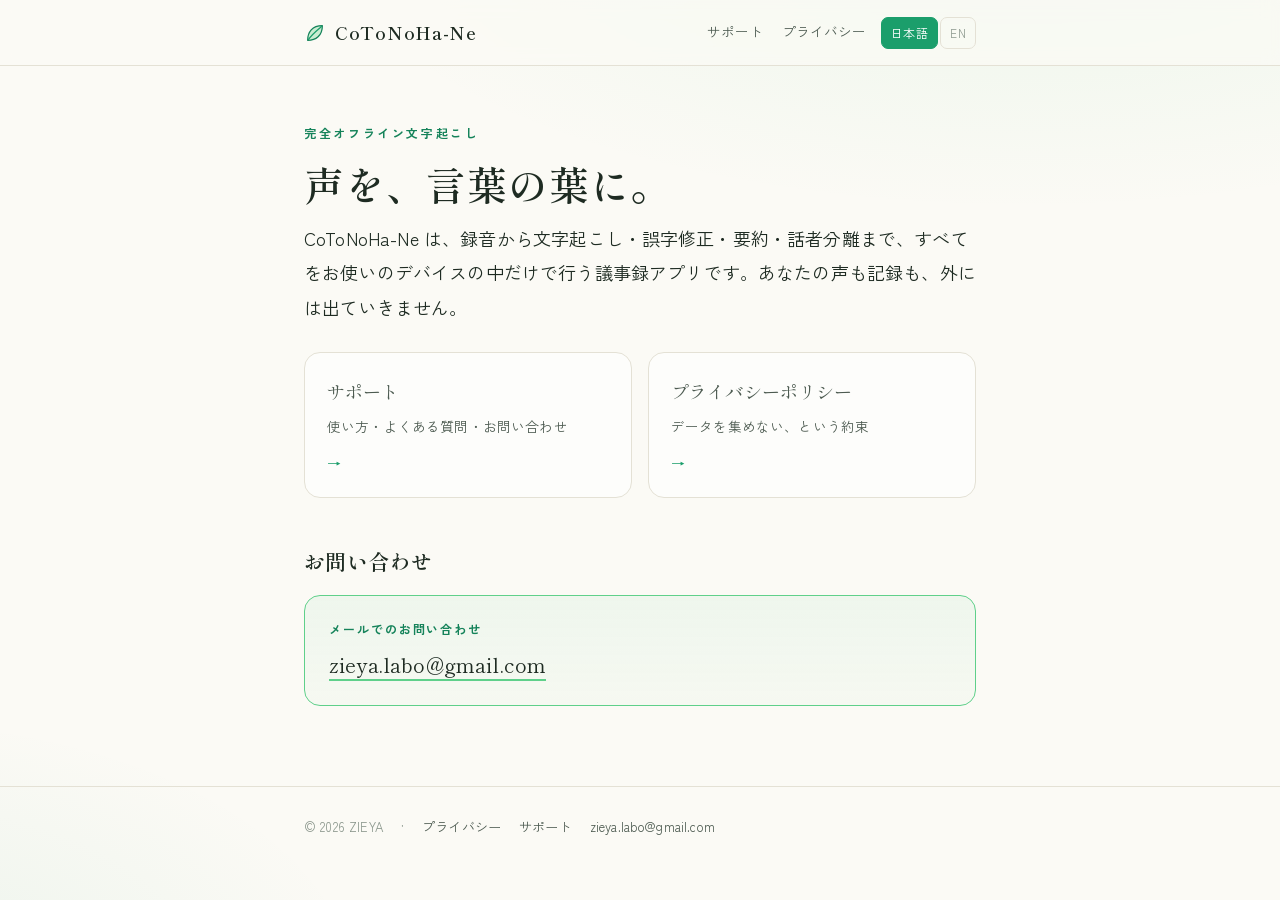
==== index.html @ 5cd6e12e "Add files via upload" ====
<!DOCTYPE html>
<html lang="ja" data-lang="ja">
<head>
<meta charset="UTF-8">
<meta name="viewport" content="width=device-width, initial-scale=1.0">
<title>CoToNoHa-Ne</title>
<meta name="description" content="完全オフラインの文字起こし・議事録アプリ CoToNoHa-Ne の公式サイト。">
<link rel="preconnect" href="https://fonts.googleapis.com">
<link rel="preconnect" href="https://fonts.gstatic.com" crossorigin>
<link href="https://fonts.googleapis.com/css2?family=Shippori+Mincho:wght@500;600;700&family=Zen+Kaku+Gothic+New:wght@400;500;700&display=swap" rel="stylesheet">
<link rel="stylesheet" href="style.css">
</head>
<body>

<header class="site">
  <div class="bar">
    <a class="brand" href="index.html">
      <svg class="leaf" viewBox="0 0 24 24" fill="none" xmlns="http://www.w3.org/2000/svg" aria-hidden="true">
        <path d="M20 4C9 4 4 11 4 20c9 0 16-5 16-16Z" fill="#5FD08A" opacity="0.32"/>
        <path d="M20 4C9 4 4 11 4 20c9 0 16-5 16-16Z" stroke="#15835A" stroke-width="1.4" stroke-linejoin="round"/>
        <path d="M19 5C13 10 8 14 5 19" stroke="#1B9E6B" stroke-width="1.4" stroke-linecap="round"/>
      </svg>
      <span class="nm">CoToNoHa-Ne</span>
    </a>
    <span class="spacer"></span>
    <nav class="links">
      <a href="support.html"><span class="ja">サポート</span><span class="en">Support</span></a>
      <a href="privacy.html"><span class="ja">プライバシー</span><span class="en">Privacy</span></a>
    </nav>
    <div class="lang-toggle">
      <button data-lang-btn="ja" onclick="setLang('ja')">日本語</button>
      <button data-lang-btn="en" onclick="setLang('en')">EN</button>
    </div>
  </div>
</header>

<main>
  <div class="wrap">
    <p class="eyebrow fade d1">
      <span class="ja">完全オフライン文字起こし</span>
      <span class="en">Fully offline transcription</span>
    </p>

    <h1 class="fade d1">
      <span class="ja">声を、言葉の葉に。</span>
      <span class="en">Turn voice into words.</span>
    </h1>

    <p class="lead fade d2">
      <span class="ja">CoToNoHa-Ne は、録音から文字起こし・誤字修正・要約・話者分離まで、すべてをお使いのデバイスの中だけで行う議事録アプリです。あなたの声も記録も、外には出ていきません。</span>
      <span class="en">CoToNoHa-Ne is a meeting-notes app that records, transcribes, corrects, summarizes, and separates speakers — entirely on your own device. Your voice and your notes never leave it.</span>
    </p>

    <div class="tiles fade d3">
      <a class="tile" href="support.html">
        <p class="t"><span class="ja">サポート</span><span class="en">Support</span></p>
        <p class="d"><span class="ja">使い方・よくある質問・お問い合わせ</span><span class="en">How-to, FAQ, and contact</span></p>
        <div class="arrow">→</div>
      </a>
      <a class="tile" href="privacy.html">
        <p class="t"><span class="ja">プライバシーポリシー</span><span class="en">Privacy Policy</span></p>
        <p class="d"><span class="ja">データを集めない、という約束</span><span class="en">Our promise: we collect nothing</span></p>
        <div class="arrow">→</div>
      </a>
    </div>

    <h2 class="ja">お問い合わせ</h2>
    <h2 class="en">Contact</h2>
    <div class="contact">
      <p class="label"><span class="ja">メールでのお問い合わせ</span><span class="en">Email us</span></p>
      <a class="mail" href="mailto:zieya.labo@gmail.com">zieya.labo@gmail.com</a>
    </div>
  </div>
</main>

<footer class="site">
  <div class="wrap">
    <span>© 2026 ZIEYA</span>
    <span>·</span>
    <a href="privacy.html"><span class="ja">プライバシー</span><span class="en">Privacy</span></a>
    <a href="support.html"><span class="ja">サポート</span><span class="en">Support</span></a>
    <a href="mailto:zieya.labo@gmail.com">zieya.labo@gmail.com</a>
  </div>
</footer>

<script src="lang.js"></script>
</body>
</html>
---- style.css ----
/* ============================================================
   CoToNoHa-Ne — site styles
   落ち着いた和の editorial / 緑（葉）テーマ
   ============================================================ */

:root {
  --paper:      #FBFAF5;
  --paper-2:    #F4F2E9;
  --ink:        #1E2B22;
  --ink-soft:   #4C5A50;
  --ink-faint:  #8A968C;
  --green:      #1B9E6B;
  --green-deep: #15835A;
  --green-leaf: #5FD08A;
  --line:       #E4E1D5;
  --maxw:       720px;
}

* { box-sizing: border-box; }

html { -webkit-text-size-adjust: 100%; }

body {
  margin: 0;
  background:
    radial-gradient(1200px 500px at 80% -10%, rgba(95,208,138,.10), transparent 60%),
    radial-gradient(900px 500px at -10% 110%, rgba(27,158,107,.07), transparent 55%),
    var(--paper);
  color: var(--ink);
  font-family: "Zen Kaku Gothic New", -apple-system, BlinkMacSystemFont, "Hiragino Sans", "Noto Sans JP", sans-serif;
  font-size: 16px;
  line-height: 1.85;
  letter-spacing: .01em;
  min-height: 100vh;
  -webkit-font-smoothing: antialiased;
}

/* 言語切り替え */
[data-lang="ja"] .en { display: none; }
[data-lang="en"] .ja { display: none; }

.wrap {
  max-width: var(--maxw);
  margin: 0 auto;
  padding: 0 24px;
}

/* ---------- ヘッダー ---------- */
header.site {
  border-bottom: 1px solid var(--line);
  background: rgba(251,250,245,.72);
  backdrop-filter: saturate(140%) blur(8px);
  position: sticky;
  top: 0;
  z-index: 10;
}
.bar {
  max-width: var(--maxw);
  margin: 0 auto;
  padding: 16px 24px;
  display: flex;
  align-items: center;
  gap: 14px;
}
.brand {
  display: flex;
  align-items: center;
  gap: 9px;
  text-decoration: none;
  color: var(--ink);
  font-weight: 600;
}
.brand .leaf { width: 22px; height: 22px; flex: 0 0 22px; }
.brand .nm {
  font-family: "Shippori Mincho", serif;
  font-size: 18px;
  letter-spacing: .04em;
}
.spacer { flex: 1; }
nav.links { display: flex; gap: 18px; align-items: center; }
nav.links a {
  color: var(--ink-soft);
  text-decoration: none;
  font-size: 13.5px;
  padding-bottom: 2px;
  border-bottom: 1.5px solid transparent;
  transition: color .18s, border-color .18s;
}
nav.links a:hover { color: var(--green-deep); border-color: var(--green-leaf); }
nav.links a.current { color: var(--green-deep); border-color: var(--green); }

.lang-toggle { display: flex; gap: 2px; }
.lang-toggle button {
  font: inherit;
  font-size: 12px;
  letter-spacing: .04em;
  padding: 4px 9px;
  border: 1px solid var(--line);
  background: transparent;
  color: var(--ink-faint);
  cursor: pointer;
  border-radius: 7px;
  transition: all .15s;
}
.lang-toggle button.active {
  background: var(--green);
  border-color: var(--green);
  color: #fff;
}

/* ---------- 本文 ---------- */
main { padding: 56px 0 40px; }

.eyebrow {
  font-size: 12px;
  letter-spacing: .22em;
  text-transform: uppercase;
  color: var(--green-deep);
  font-weight: 600;
  margin: 0 0 14px;
}

h1 {
  font-family: "Shippori Mincho", serif;
  font-weight: 600;
  font-size: clamp(28px, 5vw, 40px);
  line-height: 1.32;
  letter-spacing: .02em;
  margin: 0 0 10px;
}
h2 {
  font-family: "Shippori Mincho", serif;
  font-weight: 600;
  font-size: 21px;
  letter-spacing: .02em;
  margin: 44px 0 12px;
  padding-top: 22px;
  border-top: 1px solid var(--line);
}
h2:first-of-type { border-top: 0; padding-top: 0; }

.updated {
  color: var(--ink-faint);
  font-size: 13px;
  letter-spacing: .03em;
  margin: 0 0 36px;
}

p { margin: 0 0 16px; color: var(--ink-soft); }
strong { color: var(--ink); font-weight: 600; }

ul { margin: 0 0 16px; padding-left: 1.1em; color: var(--ink-soft); }
li { margin-bottom: 7px; }
li::marker { color: var(--green-leaf); }

a.inline { color: var(--green-deep); text-decoration: none; border-bottom: 1px solid var(--green-leaf); }
a.inline:hover { background: rgba(95,208,138,.14); }

/* リード文 */
.lead {
  font-size: 18px;
  line-height: 1.9;
  color: var(--ink);
}

/* FAQ / カード */
.faq { margin: 8px 0 0; }
.qa {
  border: 1px solid var(--line);
  background: rgba(255,255,255,.55);
  border-radius: 14px;
  padding: 18px 20px;
  margin-bottom: 12px;
}
.qa .q {
  font-weight: 600;
  color: var(--ink);
  margin: 0 0 6px;
  display: flex;
  gap: 9px;
}
.qa .q::before {
  content: "Q";
  font-family: "Shippori Mincho", serif;
  color: var(--green);
  font-weight: 700;
}
.qa .a { margin: 0; color: var(--ink-soft); }

/* 連絡先ボックス */
.contact {
  margin-top: 14px;
  border: 1px solid var(--green-leaf);
  background: linear-gradient(180deg, rgba(95,208,138,.08), rgba(95,208,138,.03));
  border-radius: 16px;
  padding: 22px 24px;
}
.contact .label {
  font-size: 12px;
  letter-spacing: .16em;
  text-transform: uppercase;
  color: var(--green-deep);
  font-weight: 600;
  margin: 0 0 6px;
}
.contact a.mail {
  font-family: "Shippori Mincho", serif;
  font-size: 20px;
  color: var(--ink);
  text-decoration: none;
  border-bottom: 2px solid var(--green-leaf);
}
.contact a.mail:hover { color: var(--green-deep); }

/* ホームの大きなナビ */
.tiles { display: grid; gap: 16px; margin-top: 28px; }
@media (min-width: 560px){ .tiles { grid-template-columns: 1fr 1fr; } }
.tile {
  display: block;
  text-decoration: none;
  color: var(--ink);
  border: 1px solid var(--line);
  background: rgba(255,255,255,.6);
  border-radius: 16px;
  padding: 22px 22px 20px;
  transition: transform .18s, border-color .18s, box-shadow .18s;
}
.tile:hover {
  transform: translateY(-3px);
  border-color: var(--green-leaf);
  box-shadow: 0 10px 30px rgba(21,131,90,.10);
}
.tile .t {
  font-family: "Shippori Mincho", serif;
  font-size: 18px;
  margin: 0 0 6px;
}
.tile .d { font-size: 13.5px; color: var(--ink-soft); margin: 0; }
.tile .arrow { color: var(--green); margin-top: 12px; font-size: 14px; }

/* ---------- フッター ---------- */
footer.site {
  border-top: 1px solid var(--line);
  margin-top: 40px;
  padding: 28px 0 40px;
}
footer.site .wrap {
  display: flex;
  flex-wrap: wrap;
  gap: 8px 18px;
  align-items: center;
  color: var(--ink-faint);
  font-size: 13px;
}
footer.site a { color: var(--ink-soft); text-decoration: none; }
footer.site a:hover { color: var(--green-deep); }

/* 登場アニメ（控えめ） */
.fade { opacity: 0; transform: translateY(8px); animation: rise .7s ease forwards; }
.fade.d1 { animation-delay: .05s; }
.fade.d2 { animation-delay: .12s; }
.fade.d3 { animation-delay: .19s; }
@keyframes rise { to { opacity: 1; transform: none; } }
@media (prefers-reduced-motion: reduce){ .fade { animation: none; opacity: 1; transform: none; } }
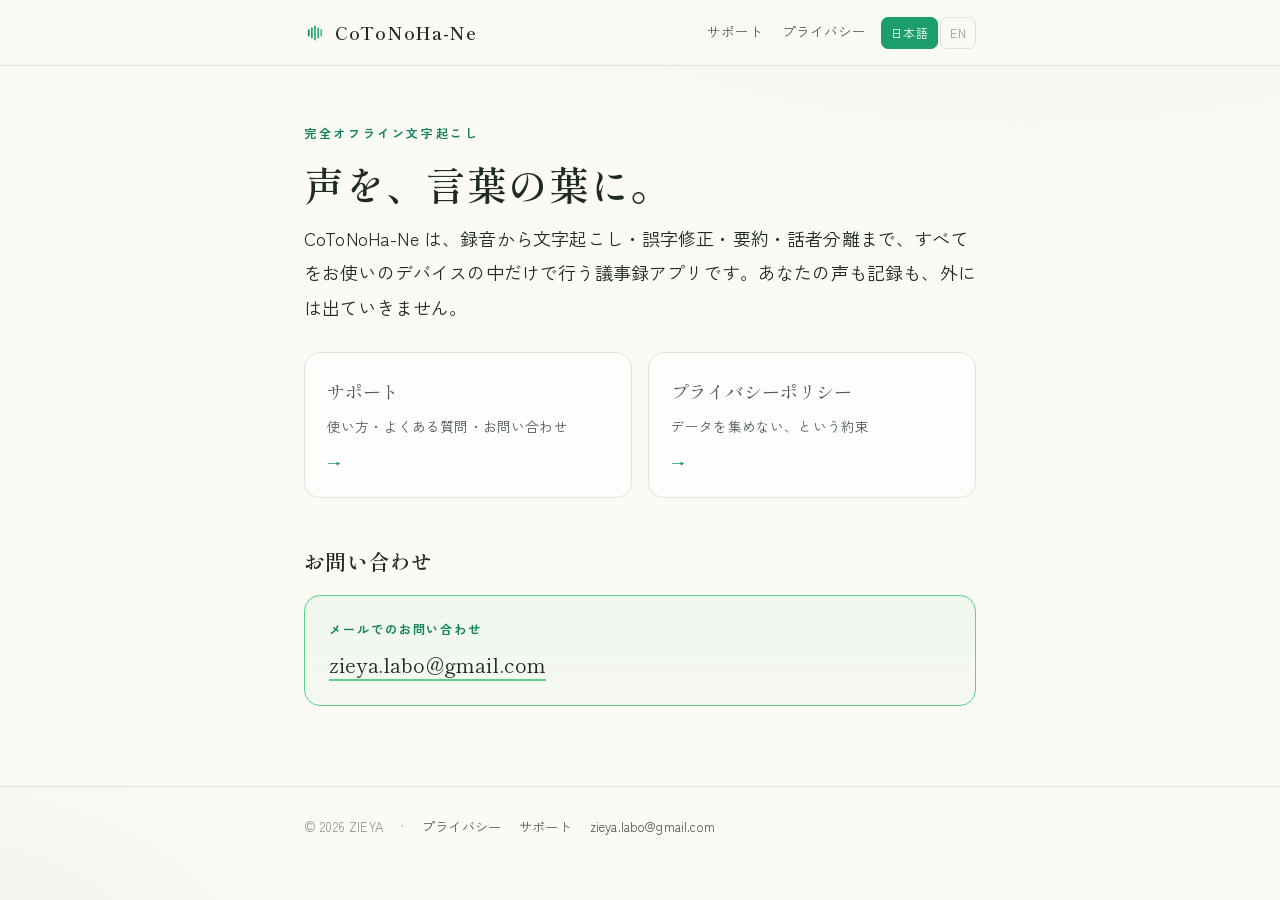
==== commit e43b30d7: "ヘッダーのロゴを波形マークに変更" ====
--- a/index.html
+++ b/index.html
@@ -15,10 +15,12 @@
 <header class="site">
   <div class="bar">
     <a class="brand" href="index.html">
-      <svg class="leaf" viewBox="0 0 24 24" fill="none" xmlns="http://www.w3.org/2000/svg" aria-hidden="true">
-        <path d="M20 4C9 4 4 11 4 20c9 0 16-5 16-16Z" fill="#5FD08A" opacity="0.32"/>
-        <path d="M20 4C9 4 4 11 4 20c9 0 16-5 16-16Z" stroke="#15835A" stroke-width="1.4" stroke-linejoin="round"/>
-        <path d="M19 5C13 10 8 14 5 19" stroke="#1B9E6B" stroke-width="1.4" stroke-linecap="round"/>
+      <svg class="leaf" viewBox="0 0 120 120" fill="none" xmlns="http://www.w3.org/2000/svg" aria-hidden="true">
+        <rect x="21.5" y="40" width="9" height="40" rx="4.5" fill="#15835A"/>
+        <rect x="38.5" y="29" width="9" height="62" rx="4.5" fill="#1B9E6B"/>
+        <rect x="55.5" y="19" width="9" height="82" rx="4.5" fill="#1FA85F"/>
+        <rect x="72.5" y="29" width="9" height="62" rx="4.5" fill="#22B07A"/>
+        <rect x="89.5" y="40" width="9" height="40" rx="4.5" fill="#34C07F"/>
       </svg>
       <span class="nm">CoToNoHa-Ne</span>
     </a>
